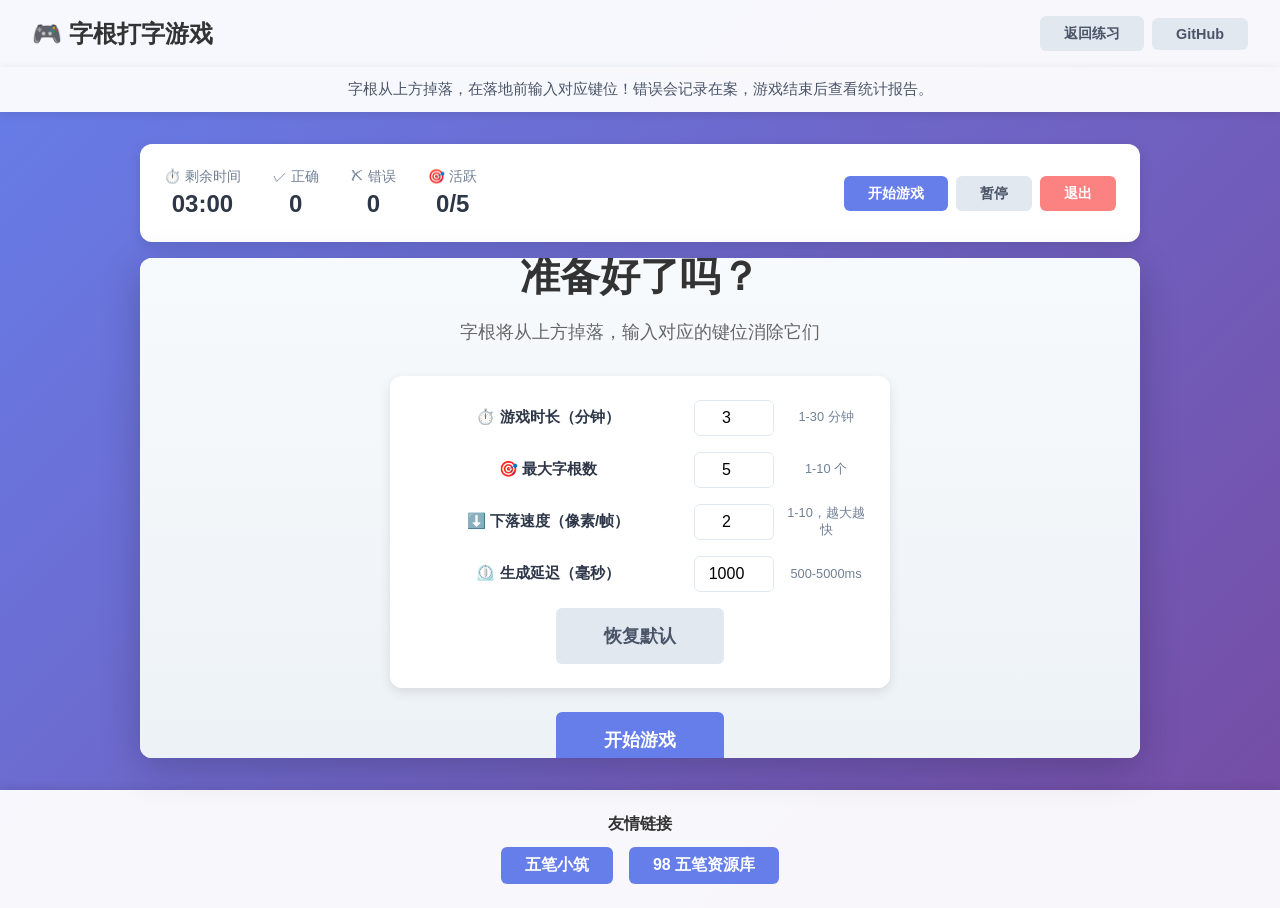
==== docs/game.html @ bb3d459c "add" ====
<!DOCTYPE html>
<html lang="zh-CN">
<head>
  <meta charset="UTF-8">
  <meta name="viewport" content="width=device-width, initial-scale=1.0">
  <meta name="description" content="五笔 98 字根打字游戏 - 游戏化学习字根键位">
  <title>五笔 98 字根打字游戏</title>
  <link rel="stylesheet" href="style.css">
</head>
<body>
  <header class="header">
    <h1>🎮 字根打字游戏</h1>
    <div class="header-controls">
      <a href="index.html" class="btn btn-secondary">返回练习</a>
      <a href="https://github.com/joey5403/root-exercises" target="_blank" rel="noopener noreferrer" class="btn btn-secondary">GitHub</a>
    </div>
  </header>

  <div class="usage-instruction">
    <p>字根从上方掉落，在落地前输入对应键位！错误会记录在案，游戏结束后查看统计报告。</p>
  </div>

  <main class="main-content">
    <section class="game-container">
      <div class="game-header">
        <div class="game-info">
          <div class="info-item">
            <span class="label">⏱️ 剩余时间</span>
            <span class="value" id="timer">03:00</span>
          </div>
          <div class="info-item">
            <span class="label">✓ 正确</span>
            <span class="value" id="correctCount">0</span>
          </div>
          <div class="info-item">
            <span class="label">✗ 错误</span>
            <span class="value" id="errorCount">0</span>
          </div>
          <div class="info-item">
            <span class="label">🎯 活跃</span>
            <span class="value" id="activeCount">0/5</span>
          </div>
        </div>
        <div class="game-controls">
          <button id="startBtn" class="btn btn-primary">开始游戏</button>
          <button id="pauseBtn" class="btn btn-secondary" disabled>暂停</button>
          <button id="quitBtn" class="btn btn-danger">退出</button>
        </div>
      </div>

      <div id="gameCanvas" class="game-canvas">
        <div class="start-screen" id="startScreen">
          <h2>准备好了吗？</h2>
          <p>字根将从上方掉落，输入对应的键位消除它们</p>
          
          <div class="config-panel" id="configPanel">
            <div class="config-item">
              <label for="configDuration">⏱️ 游戏时长（分钟）</label>
              <input type="number" id="configDuration" min="1" max="30" value="3">
              <span class="config-hint">1-30 分钟</span>
            </div>
            <div class="config-item">
              <label for="configMaxRadicals">🎯 最大字根数</label>
              <input type="number" id="configMaxRadicals" min="1" max="10" value="5">
              <span class="config-hint">1-10 个</span>
            </div>
            <div class="config-item">
              <label for="configFallSpeed">⬇️ 下落速度（像素/帧）</label>
              <input type="number" id="configFallSpeed" min="1" max="10" value="2">
              <span class="config-hint">1-10，越大越快</span>
            </div>
            <div class="config-item">
              <label for="configSpawnDelay">⏲️ 生成延迟（毫秒）</label>
              <input type="number" id="configSpawnDelay" min="500" max="5000" step="100" value="1000">
              <span class="config-hint">500-5000ms</span>
            </div>
            <button id="resetConfigBtn" class="btn btn-secondary btn-small">恢复默认</button>
          </div>
          
          <button id="startBtnLarge" class="btn btn-primary btn-large">开始游戏</button>
        </div>
        <div id="gameArea" class="game-area"></div>
        <div id="resultPanel" class="result-panel hidden">
          <h2>游戏结束</h2>
          <div class="result-summary">
            <div class="result-stat">
              <div class="stat-label">正确率</div>
              <div class="stat-value" id="resultAccuracy">0%</div>
            </div>
            <div class="result-stat">
              <div class="stat-label">评分</div>
              <div class="stat-value" id="resultGrade">-</div>
            </div>
            <div class="result-stat">
              <div class="stat-label">正确</div>
              <div class="stat-value" id="resultCorrect">0</div>
            </div>
            <div class="result-stat">
              <div class="stat-label">错误</div>
              <div class="stat-value" id="resultErrors">0</div>
            </div>
          </div>
          <div class="result-details">
            <h3>🔴 错误列表</h3>
            <div id="errorList" class="error-list-scroll">
              <p class="empty">暂无错误</p>
            </div>
            <h3>⭐ 最常错字根</h3>
            <div id="topErrorRadicals" class="top-error-radicals">
              <p class="empty">暂无数据</p>
            </div>
          </div>
          <div class="result-actions">
            <button id="restartBtn" class="btn btn-primary">再来一局</button>
            <button id="backBtn" class="btn btn-secondary">返回主页</button>
          </div>
        </div>
      </div>
    </section>
  </main>

  <footer class="footer">
    <div class="links-section">
      <h4>友情链接</h4>
      <div class="friend-links">
        <a href="https://wubi98.github.io/" target="_blank" rel="noopener noreferrer" class="friend-link">五笔小筑</a>
        <a href="http://98wb.ysepan.com/" target="_blank" rel="noopener noreferrer" class="friend-link">98 五笔资源库</a>
      </div>
    </div>
  </footer>

  <script src="data.js"></script>
  <script src="game.js"></script>
</body>
</html>
---- docs/style.css ----
* {
  margin: 0;
  padding: 0;
  box-sizing: border-box;
}

body {
  font-family: -apple-system, BlinkMacSystemFont, 'Segoe UI', Roboto, 'Helvetica Neue', Arial, sans-serif;
  background: linear-gradient(135deg, #667eea 0%, #764ba2 100%);
  min-height: 100vh;
  display: flex;
  flex-direction: column;
}

/* 顶部导航栏 */
.header {
  background: rgba(255, 255, 255, 0.95);
  padding: 1rem 2rem;
  display: flex;
  justify-content: space-between;
  align-items: center;
  box-shadow: 0 2px 10px rgba(0, 0, 0, 0.1);
}

.header h1 {
  font-size: 1.5rem;
  color: #333;
}

.header-controls {
  display: flex;
  gap: 0.5rem;
  align-items: center;
}

.header-controls a.btn {
  text-decoration: none;
  display: inline-flex;
  align-items: center;
}

.header-controls select {
  padding: 0.5rem 1rem;
  border: 1px solid #e2e8f0;
  border-radius: 6px;
  font-size: 0.9rem;
  background: white;
  cursor: pointer;
}

.header-controls select:hover {
  border-color: #667eea;
}

/* 使用说明 */
.usage-instruction {
  background: rgba(255, 255, 255, 0.95);
  padding: 0.75rem 2rem;
  text-align: center;
  box-shadow: 0 2px 10px rgba(0, 0, 0, 0.1);
}

.usage-instruction p {
  color: #4a5568;
  font-size: 0.95rem;
  margin: 0;
}

/* 按钮样式 */
.btn {
  padding: 0.5rem 1.5rem;
  border: none;
  border-radius: 6px;
  font-size: 0.9rem;
  font-weight: 600;
  cursor: pointer;
  transition: all 0.2s;
}

.btn-primary {
  background: #667eea;
  color: white;
}

.btn-primary:hover {
  background: #5568d3;
}

.btn-secondary {
  background: #e2e8f0;
  color: #4a5568;
}

.btn-secondary:hover {
  background: #cbd5e0;
}

.btn-danger {
  background: #fc8181;
  color: white;
}

.btn-danger:hover {
  background: #f56565;
}

/* 主内容区 */
.main-content {
  flex: 1;
  display: flex;
  padding: 2rem;
  gap: 2rem;
  max-width: 1400px;
  margin: 0 auto;
  width: 100%;
}

/* 练习区域 */
.practice-container {
  flex: 2;
  background: white;
  border-radius: 12px;
  padding: 2rem;
  box-shadow: 0 10px 40px rgba(0, 0, 0, 0.2);
}

#practiceArea {
  min-height: 400px;
  display: flex;
  flex-direction: column;
  align-items: center;
  justify-content: center;
}

/* 开始屏幕 */
.start-screen {
  text-align: center;
}

.start-screen h2 {
  font-size: 2rem;
  color: #333;
  margin-bottom: 1rem;
}

.start-screen p {
  color: #666;
  margin-bottom: 2rem;
}

.start-screen .btn {
  padding: 1rem 3rem;
  font-size: 1.1rem;
}

/* 题目显示 */
.question {
  text-align: center;
  width: 100%;
}

.radical-image {
  margin-bottom: 1.5rem;
}

.radical-image img {
  max-width: 300px;
  max-height: 300px;
  border-radius: 8px;
  box-shadow: 0 4px 12px rgba(0, 0, 0, 0.15);
}

/* 反馈信息 */
.feedback {
  font-size: 1.5rem;
  font-weight: bold;
  padding: 1rem;
  border-radius: 8px;
  margin: 1rem 0;
  min-height: 60px;
}

.feedback.correct {
  background: #c6f6d5;
  color: #22543d;
}

.feedback.wrong {
  background: #fed7d7;
  color: #742a2a;
}

.hint {
  color: #718096;
  font-size: 0.9rem;
  margin-top: 1rem;
}

/* 暂停遮罩 */
.pause-overlay {
  position: absolute;
  top: 0;
  left: 0;
  right: 0;
  bottom: 0;
  background: rgba(255, 255, 255, 0.9);
  display: flex;
  flex-direction: column;
  align-items: center;
  justify-content: center;
  border-radius: 12px;
}

.pause-overlay h3 {
  font-size: 2rem;
  color: #333;
  margin-bottom: 0.5rem;
}

/* 无题目消息 */
.no-questions {
  text-align: center;
}

.no-questions h3 {
  font-size: 1.8rem;
  color: #333;
  margin-bottom: 1rem;
}

.no-questions p {
  color: #666;
  margin-bottom: 1.5rem;
}

/* 统计面板 */
.stats-panel {
  flex: 1;
  background: white;
  border-radius: 12px;
  padding: 1.5rem;
  box-shadow: 0 10px 40px rgba(0, 0, 0, 0.2);
  max-width: 350px;
}

.stats-panel h3 {
  font-size: 1.2rem;
  color: #333;
  margin-bottom: 1.5rem;
  padding-bottom: 0.5rem;
  border-bottom: 2px solid #e2e8f0;
}

/* 统计卡片 */
.stat-card {
  background: #f7fafc;
  border-radius: 8px;
  padding: 1rem;
  margin-bottom: 1rem;
}

.stat-card .label {
  font-size: 0.85rem;
  color: #718096;
  margin-bottom: 0.25rem;
}

.stat-card .value {
  font-size: 1.5rem;
  font-weight: bold;
  color: #2d3748;
}

.stat-row {
  display: grid;
  grid-template-columns: 1fr 1fr;
  gap: 0.5rem;
}

/* 错误列表 */
.error-list {
  margin-top: 1rem;
}

.error-item {
  display: flex;
  justify-content: space-between;
  align-items: center;
  padding: 0.75rem;
  background: #fff5f5;
  border-radius: 6px;
  margin-bottom: 0.5rem;
}

.error-item .key {
  background: #fc8181;
  color: white;
  width: 30px;
  height: 30px;
  border-radius: 50%;
  display: flex;
  align-items: center;
  justify-content: center;
  font-weight: bold;
  font-size: 0.9rem;
}

.error-item .name {
  flex: 1;
  margin-left: 0.75rem;
  color: #2d3748;
}

.error-item .count {
  color: #e53e3e;
  font-size: 0.85rem;
  font-weight: 600;
}

.error-list .empty {
  text-align: center;
  color: #718096;
  padding: 1rem;
}

/* 掌握状态 */
.mastery-status {
  display: grid;
  grid-template-columns: 1fr 1fr;
  gap: 0.5rem;
  margin-top: 1rem;
}

.mastery-item {
  text-align: center;
  padding: 1rem;
  border-radius: 8px;
}

.mastery-item.mastered {
  background: #c6f6d5;
}

.mastery-item.need-review {
  background: #fed7d7;
}

.mastery-item .count {
  font-size: 1.8rem;
  font-weight: bold;
}

.mastery-item .label {
  font-size: 0.8rem;
  color: #4a5568;
}

/* 重置按钮 */
.reset-section {
  margin-top: 2rem;
  padding-top: 1rem;
  border-top: 1px solid #e2e8f0;
}

.reset-section .btn {
  width: 100%;
}

/* 工具栏 */
.toolbar {
  display: flex;
  gap: 0.5rem;
  margin-bottom: 1rem;
  flex-wrap: wrap;
}

/* 游戏页面样式 */

/* 游戏容器 */
.game-container {
  flex: 1;
  display: flex;
  flex-direction: column;
  gap: 1rem;
  max-width: 1000px;
  margin: 0 auto;
  width: 100%;
}

/* 游戏头部 */
.game-header {
  background: white;
  border-radius: 12px;
  padding: 1.5rem;
  display: flex;
  justify-content: space-between;
  align-items: center;
  box-shadow: 0 4px 12px rgba(0, 0, 0, 0.1);
}

.game-info {
  display: flex;
  gap: 2rem;
}

.info-item {
  display: flex;
  flex-direction: column;
  align-items: center;
}

.info-item .label {
  font-size: 0.85rem;
  color: #718096;
  margin-bottom: 0.25rem;
}

.info-item .value {
  font-size: 1.5rem;
  font-weight: bold;
  color: #2d3748;
}

.game-controls {
  display: flex;
  gap: 0.5rem;
}

/* 游戏画布 */
.game-canvas {
  background: white;
  border-radius: 12px;
  padding: 2rem;
  box-shadow: 0 10px 40px rgba(0, 0, 0, 0.2);
  min-height: 500px;
  position: relative;
  overflow: hidden;
}

.game-area {
  width: 100%;
  height: 400px;
  background: linear-gradient(180deg, #f7fafc 0%, #edf2f7 100%);
  border-radius: 8px;
  position: relative;
  overflow: hidden;
}

/* 开始屏幕 */
.game-canvas .start-screen {
  position: absolute;
  top: 0;
  left: 0;
  right: 0;
  bottom: 0;
  display: flex;
  flex-direction: column;
  align-items: center;
  justify-content: center;
  background: linear-gradient(180deg, #f7fafc 0%, #edf2f7 100%);
  z-index: 10;
}

.game-canvas .start-screen h2 {
  font-size: 2.5rem;
  color: #333;
  margin-bottom: 1rem;
}

.game-canvas .start-screen p {
  color: #666;
  font-size: 1.1rem;
  margin-bottom: 0.5rem;
}

/* 配置面板 */
.config-panel {
  background: white;
  border-radius: 12px;
  padding: 1.5rem;
  margin: 1.5rem 0;
  box-shadow: 0 4px 12px rgba(0, 0, 0, 0.1);
  width: 100%;
  max-width: 500px;
}

.config-item {
  display: grid;
  grid-template-columns: 1fr 80px 80px;
  gap: 0.75rem;
  align-items: center;
  margin-bottom: 1rem;
}

.config-item:last-of-type {
  margin-bottom: 1rem;
}

.config-item label {
  font-size: 0.95rem;
  color: #2d3748;
  font-weight: 600;
}

.config-item input[type="number"] {
  padding: 0.5rem;
  border: 1px solid #e2e8f0;
  border-radius: 6px;
  font-size: 1rem;
  text-align: center;
  width: 100%;
}

.config-item input[type="number"]:focus {
  outline: none;
  border-color: #667eea;
  box-shadow: 0 0 0 3px rgba(102, 126, 234, 0.1);
}

.config-item .config-hint {
  font-size: 0.8rem;
  color: #718096;
}

.btn-small {
  padding: 0.4rem 1rem;
  font-size: 0.85rem;
}

.btn-large {
  padding: 1rem 3rem;
  font-size: 1.2rem;
}

/* 掉落字根 */
.falling-radical {
  position: absolute;
  background: white;
  border-radius: 8px;
  box-shadow: 0 4px 8px rgba(0, 0, 0, 0.15);
  display: flex;
  flex-direction: column;
  align-items: center;
  justify-content: center;
  transition: transform 0.1s;
  z-index: 5;
}

.falling-radical .radical-img {
  width: 100%;
  height: 100%;
  object-fit: contain;
  border-radius: 4px;
}

.falling-radical .key-hint {
  position: absolute;
  bottom: -20px;
  background: #667eea;
  color: white;
  width: 24px;
  height: 24px;
  border-radius: 50%;
  display: flex;
  align-items: center;
  justify-content: center;
  font-size: 0.8rem;
  font-weight: bold;
}

/* 消除动画 */
.falling-radical.eliminated {
  animation: eliminate 0.3s ease-out forwards;
}

@keyframes eliminate {
  0% {
    transform: scale(1);
    opacity: 1;
  }
  100% {
    transform: scale(1.5);
    opacity: 0;
  }
}

/* 触底效果 */
.falling-radical.hit-bottom {
  background: #fed7d7;
  border: 2px solid #e53e3e;
}

/* 暂停遮罩 */
.game-canvas .pause-overlay {
  position: absolute;
  top: 0;
  left: 0;
  right: 0;
  bottom: 0;
  background: rgba(255, 255, 255, 0.9);
  display: flex;
  flex-direction: column;
  align-items: center;
  justify-content: center;
  z-index: 20;
}

.game-canvas .pause-overlay h3 {
  font-size: 2rem;
  color: #333;
  margin-bottom: 0.5rem;
}

.game-canvas .pause-overlay p {
  color: #666;
}

/* 结果面板 */
.result-panel {
  position: absolute;
  top: 0;
  left: 0;
  right: 0;
  bottom: 0;
  background: rgba(255, 255, 255, 0.98);
  display: flex;
  flex-direction: column;
  align-items: center;
  justify-content: center;
  z-index: 30;
  padding: 2rem;
  overflow-y: auto;
}

.result-panel h2 {
  font-size: 2.5rem;
  color: #333;
  margin-bottom: 2rem;
}

.result-summary {
  display: grid;
  grid-template-columns: repeat(4, 1fr);
  gap: 1.5rem;
  margin-bottom: 2rem;
  width: 100%;
  max-width: 600px;
}

.result-stat {
  background: #f7fafc;
  border-radius: 12px;
  padding: 1.5rem;
  text-align: center;
}

.result-stat .stat-label {
  font-size: 0.9rem;
  color: #718096;
  margin-bottom: 0.5rem;
}

.result-stat .stat-value {
  font-size: 2.5rem;
  font-weight: bold;
  color: #2d3748;
}

.result-stat .stat-value.grade-a {
  color: #48bb78;
}

.result-stat .stat-value.grade-b {
  color: #68d391;
}

.result-stat .stat-value.grade-c {
  color: #63b3ed;
}

.result-stat .stat-value.grade-d {
  color: #ed8936;
}

.result-stat .stat-value.grade-f {
  color: #f56565;
}

.result-details {
  width: 100%;
  max-width: 600px;
  margin-bottom: 2rem;
}

.result-details h3 {
  font-size: 1.2rem;
  color: #2d3748;
  margin: 1.5rem 0 0.75rem;
}

.result-details h3:first-child {
  margin-top: 0;
}

.error-list-scroll {
  max-height: 200px;
  overflow-y: auto;
  background: #f7fafc;
  border-radius: 8px;
  padding: 1rem;
}

.error-list-scroll .error-item {
  display: grid;
  grid-template-columns: auto auto 1fr auto;
  gap: 0.75rem;
  align-items: center;
  padding: 0.5rem;
  background: white;
  border-radius: 6px;
  margin-bottom: 0.5rem;
  font-size: 0.9rem;
}

.error-list-scroll .error-item:last-child {
  margin-bottom: 0;
}

.error-item .error-type {
  padding: 0.25rem 0.5rem;
  border-radius: 4px;
  font-size: 0.75rem;
  font-weight: bold;
}

.error-item .error-type.wrong {
  background: #fed7d7;
  color: #c53030;
}

.error-item .error-type.missed {
  background: #feebc8;
  color: #c05621;
}

.error-item .key-badge {
  background: #667eea;
  color: white;
  width: 28px;
  height: 28px;
  border-radius: 50%;
  display: flex;
  align-items: center;
  justify-content: center;
  font-weight: bold;
  font-size: 0.85rem;
}

.error-item .radical-name {
  color: #2d3748;
}

.error-item .error-count,
.error-item .error-time {
  color: #718096;
  font-size: 0.85rem;
}

.top-error-radicals .error-item {
  display: flex;
  align-items: center;
  gap: 0.75rem;
  padding: 0.75rem;
  background: white;
  border-radius: 6px;
  margin-bottom: 0.5rem;
}

.result-actions {
  display: flex;
  gap: 1rem;
}

.result-actions .btn {
  padding: 0.75rem 2rem;
  font-size: 1rem;
}

/* 隐藏类 */
.hidden {
  display: none !important;
}


/* 页脚友情链接 */
.footer {
  background: rgba(255, 255, 255, 0.95);
  padding: 1.5rem 2rem;
  margin-top: auto;
  box-shadow: 0 -2px 10px rgba(0, 0, 0, 0.1);
}

.links-section {
  max-width: 1400px;
  margin: 0 auto;
  text-align: center;
}

.links-section h4 {
  color: #333;
  margin-bottom: 0.75rem;
  font-size: 1rem;
}

.friend-links {
  display: flex;
  gap: 1rem;
  justify-content: center;
  flex-wrap: wrap;
}

.friend-link {
  display: inline-block;
  padding: 0.5rem 1.5rem;
  background: #667eea;
  color: white;
  text-decoration: none;
  border-radius: 6px;
  font-weight: 600;
  transition: all 0.2s;
}

.friend-link:hover {
  background: #5568d3;
  transform: translateY(-2px);
  box-shadow: 0 4px 12px rgba(102, 126, 234, 0.4);
}

/* 响应式设计 */
@media (max-width: 900px) {
  .main-content {
    flex-direction: column;
    padding: 1rem;
  }
  
  .stats-panel {
    max-width: 100%;
  }
  
  .radical-image img {
    max-width: 200px;
    max-height: 200px;
  }
}

@media (max-width: 600px) {
  .header {
    flex-direction: column;
    gap: 1rem;
    text-align: center;
  }
  
  .header-controls {
    flex-wrap: wrap;
    justify-content: center;
  }
  
  .btn {
    padding: 0.4rem 1rem;
    font-size: 0.85rem;
  }
}
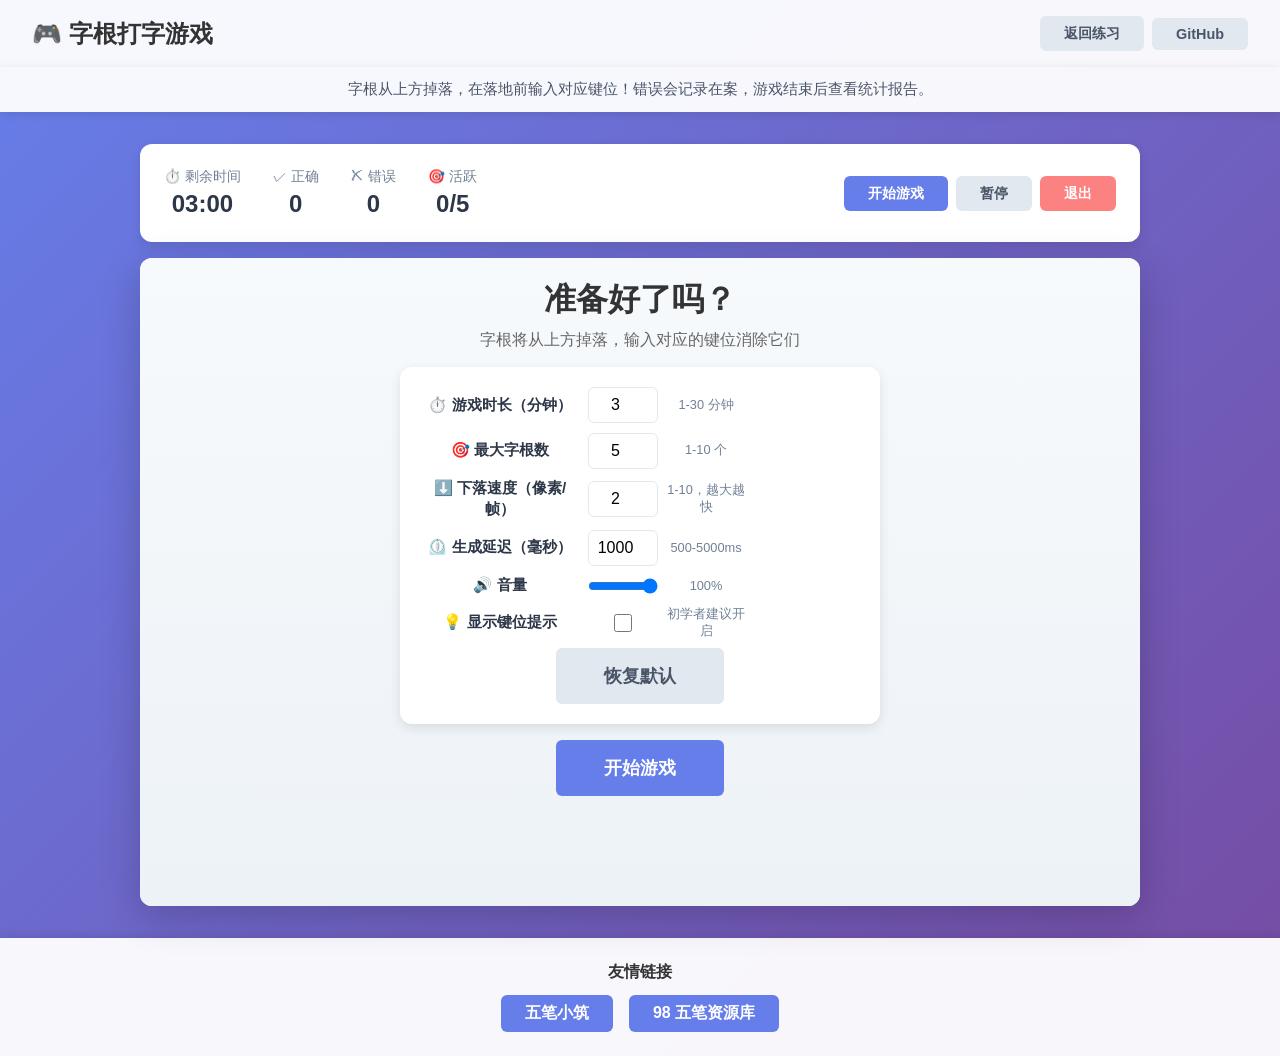
==== commit 430c1c77: "Add sound effects and key hint toggle features - Add AudioManager with HTML5 Audio and Web Audio API" ====
--- a/docs/game.html
+++ b/docs/game.html
@@ -74,6 +74,16 @@
               <input type="number" id="configSpawnDelay" min="500" max="5000" step="100" value="1000">
               <span class="config-hint">500-5000ms</span>
             </div>
+            <div class="config-item">
+              <label for="volumeSlider">🔊 音量</label>
+              <input type="range" id="volumeSlider" min="0" max="100" value="100">
+              <span class="config-hint" id="volumeValue">100%</span>
+            </div>
+            <div class="config-item">
+              <label for="keyHintToggle">💡 显示键位提示</label>
+              <input type="checkbox" id="keyHintToggle">
+              <span class="config-hint">初学者建议开启</span>
+            </div>
             <button id="resetConfigBtn" class="btn btn-secondary btn-small">恢复默认</button>
           </div>
           
@@ -130,6 +140,7 @@
   </footer>
 
   <script src="data.js"></script>
+  <script src="src/audio/AudioManager.js"></script>
   <script src="game.js"></script>
 </body>
 </html>
--- a/docs/style.css
+++ b/docs/style.css
@@ -430,16 +430,16 @@
 .game-canvas {
   background: white;
   border-radius: 12px;
-  padding: 2rem;
+  padding: 1.5rem;
   box-shadow: 0 10px 40px rgba(0, 0, 0, 0.2);
-  min-height: 500px;
+  min-height: 400px;
   position: relative;
   overflow: hidden;
 }
 
 .game-area {
   width: 100%;
-  height: 400px;
+  height: 600px;
   background: linear-gradient(180deg, #f7fafc 0%, #edf2f7 100%);
   border-radius: 8px;
   position: relative;
@@ -456,44 +456,45 @@
   display: flex;
   flex-direction: column;
   align-items: center;
-  justify-content: center;
+  justify-content: flex-start;
+  padding-top: 20px;
   background: linear-gradient(180deg, #f7fafc 0%, #edf2f7 100%);
   z-index: 10;
 }
 
 .game-canvas .start-screen h2 {
-  font-size: 2.5rem;
+  font-size: 2rem;
   color: #333;
-  margin-bottom: 1rem;
+  margin-bottom: 0.5rem;
 }
 
 .game-canvas .start-screen p {
   color: #666;
-  font-size: 1.1rem;
-  margin-bottom: 0.5rem;
+  font-size: 1rem;
+  margin-bottom: 1rem;
 }
 
 /* 配置面板 */
 .config-panel {
   background: white;
   border-radius: 12px;
-  padding: 1.5rem;
-  margin: 1.5rem 0;
+  padding: 1.25rem;
+  margin-bottom: 1rem;
   box-shadow: 0 4px 12px rgba(0, 0, 0, 0.1);
   width: 100%;
-  max-width: 500px;
+  max-width: 480px;
 }
 
 .config-item {
   display: grid;
-  grid-template-columns: 1fr 80px 80px;
-  gap: 0.75rem;
-  align-items: center;
-  margin-bottom: 1rem;
+  grid-template-columns: 160px 70px 80px;
+  gap: 0.5rem;
+  align-items: center;
+  margin-bottom: 0.6rem;
 }
 
 .config-item:last-of-type {
-  margin-bottom: 1rem;
+  margin-bottom: 0.5rem;
 }
 
 .config-item label {
@@ -515,6 +516,19 @@
   outline: none;
   border-color: #667eea;
   box-shadow: 0 0 0 3px rgba(102, 126, 234, 0.1);
+}
+
+.config-item input[type="range"] {
+  width: 100%;
+  margin: 0;
+}
+
+.config-item input[type="checkbox"] {
+  width: 18px;
+  height: 18px;
+  margin: 0 auto;
+  display: block;
+  cursor: pointer;
 }
 
 .config-item .config-hint {
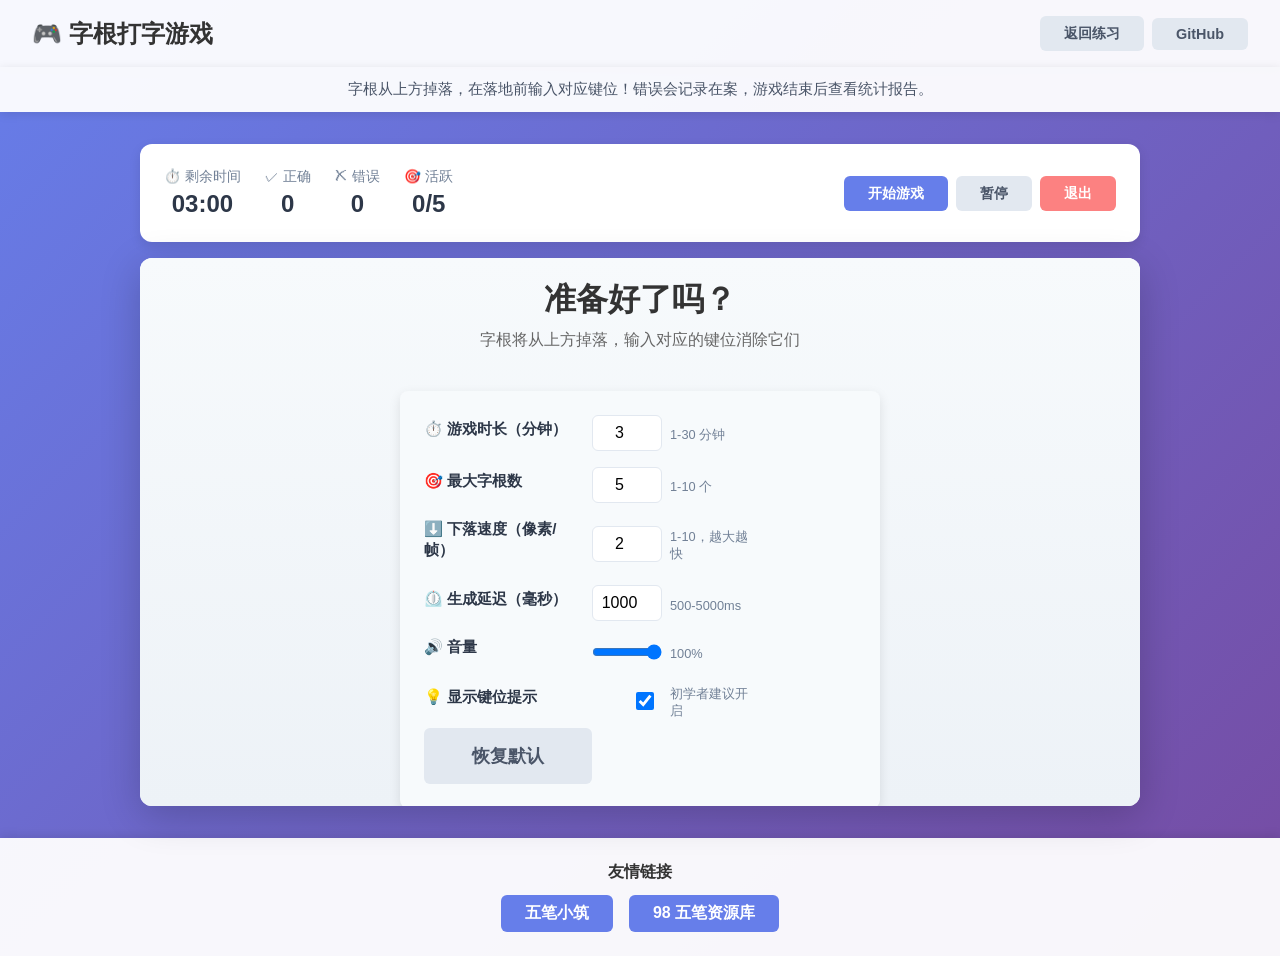
==== commit 86009288: "feat(config): enable key hint by default" ====
--- a/docs/game.html
+++ b/docs/game.html
@@ -81,7 +81,7 @@
             </div>
             <div class="config-item">
               <label for="keyHintToggle">💡 显示键位提示</label>
-              <input type="checkbox" id="keyHintToggle">
+              <input type="checkbox" id="keyHintToggle" checked>
               <span class="config-hint">初学者建议开启</span>
             </div>
             <button id="resetConfigBtn" class="btn btn-secondary btn-small">恢复默认</button>
--- a/docs/style.css
+++ b/docs/style.css
@@ -884,3 +884,453 @@
     font-size: 0.85rem;
   }
 }
+
+/* ========================================
+   码表打字游戏样式
+   ======================================== */
+
+/* 下落汉字样式 */
+.falling-char {
+  position: absolute;
+  display: flex;
+  flex-direction: column;
+  align-items: center;
+  justify-content: center;
+  background: white;
+  border-radius: 12px;
+  box-shadow: 0 4px 12px rgba(0, 0, 0, 0.15);
+  transition: transform 0.2s, opacity 0.2s;
+  z-index: 10;
+}
+
+.falling-char .char-text {
+  font-size: 2.5rem;
+  font-weight: bold;
+  color: #2d3748;
+  line-height: 1;
+}
+
+.falling-char .wubi-hint {
+  font-size: 0.85rem;
+  color: #667eea;
+  font-weight: 600;
+  margin-top: 0.25rem;
+  background: #f0f4ff;
+  padding: 0.2rem 0.5rem;
+  border-radius: 4px;
+}
+
+/* 游戏区域 */
+.game-area {
+  position: relative;
+  width: 100%;
+  height: 500px;
+  background: #f7fafc;
+  border-radius: 12px;
+  overflow: hidden;
+  border: 2px solid #e2e8f0;
+}
+
+/* 游戏画布 */
+.game-canvas {
+  background: white;
+  border-radius: 12px;
+  box-shadow: 0 10px 40px rgba(0, 0, 0, 0.2);
+  padding: 1.5rem;
+  position: relative;
+}
+
+/* 结果面板 */
+.result-panel {
+  background: white;
+  border-radius: 12px;
+  padding: 2rem;
+  text-align: center;
+}
+
+.result-panel h2 {
+  font-size: 2rem;
+  color: #2d3748;
+  margin-bottom: 1.5rem;
+}
+
+.result-summary {
+  display: grid;
+  grid-template-columns: repeat(4, 1fr);
+  gap: 1rem;
+  margin-bottom: 2rem;
+}
+
+.result-stat {
+  background: #f7fafc;
+  padding: 1rem;
+  border-radius: 8px;
+}
+
+.result-stat .stat-label {
+  font-size: 0.85rem;
+  color: #718096;
+  margin-bottom: 0.5rem;
+}
+
+.result-stat .stat-value {
+  font-size: 2rem;
+  font-weight: bold;
+  color: #2d3748;
+}
+
+.result-details {
+  text-align: left;
+  margin-bottom: 2rem;
+}
+
+.result-details h3 {
+  font-size: 1.1rem;
+  color: #2d3748;
+  margin: 1.5rem 0 0.75rem 0;
+}
+
+.error-list-scroll {
+  max-height: 200px;
+  overflow-y: auto;
+  background: #f7fafc;
+  border-radius: 8px;
+  padding: 1rem;
+}
+
+.error-item {
+  display: flex;
+  justify-content: space-between;
+  align-items: center;
+  padding: 0.5rem;
+  background: white;
+  border-radius: 4px;
+  margin-bottom: 0.5rem;
+  font-size: 0.9rem;
+}
+
+.error-item .error-char {
+  font-size: 1.2rem;
+  font-weight: bold;
+  color: #2d3748;
+  min-width: 40px;
+}
+
+.error-item .error-expected {
+  color: #718096;
+  flex: 1;
+  margin-left: 1rem;
+}
+
+.error-item .error-time {
+  color: #a0aec0;
+  font-size: 0.8rem;
+}
+
+.top-error-chars {
+  display: flex;
+  flex-wrap: wrap;
+  gap: 0.5rem;
+  background: #f7fafc;
+  border-radius: 8px;
+  padding: 1rem;
+}
+
+.top-error-item {
+  display: flex;
+  align-items: center;
+  gap: 0.5rem;
+  background: white;
+  padding: 0.5rem 1rem;
+  border-radius: 6px;
+  box-shadow: 0 2px 4px rgba(0, 0, 0, 0.1);
+}
+
+.top-error-item .top-error-char {
+  font-size: 1.2rem;
+  font-weight: bold;
+  color: #2d3748;
+}
+
+.top-error-item .top-error-count {
+  font-size: 0.85rem;
+  color: #e53e3e;
+  font-weight: 600;
+}
+
+.result-actions {
+  display: flex;
+  gap: 1rem;
+  justify-content: center;
+}
+
+/* 空状态 */
+.empty {
+  color: #a0aec0;
+  font-size: 0.9rem;
+  text-align: center;
+  padding: 1rem;
+}
+
+/* 配置面板 */
+.config-panel {
+  background: #f7fafc;
+  padding: 1.5rem;
+  border-radius: 8px;
+  margin: 1.5rem 0;
+  text-align: left;
+}
+
+.config-item {
+  margin-bottom: 1rem;
+}
+
+.config-item label {
+  display: block;
+  font-weight: 600;
+  color: #2d3748;
+  margin-bottom: 0.5rem;
+}
+
+.config-item input[type="number"],
+.config-item select {
+  width: 100%;
+  padding: 0.5rem;
+  border: 1px solid #e2e8f0;
+  border-radius: 6px;
+  font-size: 1rem;
+}
+
+.config-item input[type="range"] {
+  width: 100%;
+}
+
+.config-item input[type="checkbox"] {
+  margin-right: 0.5rem;
+}
+
+.config-hint {
+  display: block;
+  font-size: 0.85rem;
+  color: #718096;
+  margin-top: 0.25rem;
+}
+
+.btn-small {
+  padding: 0.4rem 1rem;
+  font-size: 0.85rem;
+}
+
+.btn-large {
+  padding: 1rem 3rem;
+  font-size: 1.2rem;
+  margin-top: 1rem;
+}
+
+/* 开始屏幕 */
+.start-screen {
+  text-align: center;
+  padding: 2rem;
+}
+
+.start-screen h2 {
+  font-size: 2rem;
+  color: #2d3748;
+  margin-bottom: 1rem;
+}
+
+.start-screen p {
+  color: #4a5568;
+  font-size: 1.1rem;
+  margin-bottom: 1.5rem;
+}
+
+/* 游戏信息栏 */
+.game-info {
+  display: flex;
+  gap: 1.5rem;
+}
+
+.info-item {
+  display: flex;
+  flex-direction: column;
+  align-items: center;
+}
+
+.info-item .label {
+  font-size: 0.85rem;
+  color: #718096;
+  margin-bottom: 0.25rem;
+}
+
+.info-item .value {
+  font-size: 1.5rem;
+  font-weight: bold;
+  color: #2d3748;
+}
+
+/* 文档页面样式 */
+.document-container {
+  background: white;
+  border-radius: 12px;
+  padding: 2rem;
+  box-shadow: 0 10px 40px rgba(0, 0, 0, 0.2);
+}
+
+.document-tabs {
+  display: flex;
+  gap: 0.5rem;
+  margin-bottom: 1.5rem;
+  border-bottom: 2px solid #e2e8f0;
+  padding-bottom: 1rem;
+}
+
+.document-tab {
+  padding: 0.5rem 1.5rem;
+  background: #f7fafc;
+  border: none;
+  border-radius: 6px;
+  cursor: pointer;
+  font-weight: 600;
+  color: #4a5568;
+  transition: all 0.2s;
+}
+
+.document-tab:hover {
+  background: #e2e8f0;
+}
+
+.document-tab.active {
+  background: #667eea;
+  color: white;
+}
+
+.document-content {
+  background: #f7fafc;
+  padding: 1.5rem;
+  border-radius: 8px;
+  max-height: 600px;
+  overflow-y: auto;
+  font-size: 1.5rem;
+  line-height: 2;
+  color: #2d3748;
+}
+
+/* 响应式调整 */
+@media (max-width: 900px) {
+  .result-summary {
+    grid-template-columns: repeat(2, 1fr);
+  }
+  
+  .game-info {
+    flex-wrap: wrap;
+    gap: 1rem;
+  }
+}
+
+@media (max-width: 600px) {
+  .result-summary {
+    grid-template-columns: 1fr;
+  }
+  
+  .document-tabs {
+    flex-wrap: wrap;
+  }
+  
+  .document-tab {
+    flex: 1;
+    min-width: 120px;
+    text-align: center;
+  }
+}
+
+/* ========================================
+   正确历史显示样式
+   ======================================== */
+
+.history-panel {
+  background: white;
+  border-radius: 8px;
+  padding: 1rem;
+  margin-top: 1rem;
+  box-shadow: 0 2px 8px rgba(0, 0, 0, 0.1);
+}
+
+.history-panel .current-input {
+  display: flex;
+  align-items: center;
+  gap: 0.5rem;
+  margin-bottom: 0.75rem;
+  padding-bottom: 0.75rem;
+  border-bottom: 1px solid #e2e8f0;
+}
+
+.history-panel .current-input .label {
+  font-weight: 600;
+  color: #4a5568;
+  font-size: 0.9rem;
+}
+
+.history-panel .current-input .value {
+  font-size: 1.5rem;
+  font-weight: bold;
+  color: #667eea;
+  min-height: 2rem;
+  min-width: 2rem;
+  display: inline-block;
+  padding: 0.25rem 0.5rem;
+  background: #f0f4ff;
+  border-radius: 4px;
+}
+
+.history-panel .correct-history {
+  display: flex;
+  flex-direction: column;
+  gap: 0.5rem;
+}
+
+.history-panel .correct-history .label {
+  font-weight: 600;
+  color: #4a5568;
+  font-size: 0.9rem;
+}
+
+.history-panel .history-list {
+  display: flex;
+  flex-wrap: wrap;
+  gap: 0.5rem;
+  max-height: 150px;
+  overflow-y: auto;
+  padding: 0.5rem;
+  background: #f7fafc;
+  border-radius: 6px;
+}
+
+.history-list .history-char {
+  display: inline-block;
+  width: 2rem;
+  height: 2rem;
+  line-height: 2rem;
+  text-align: center;
+  background: white;
+  border: 1px solid #e2e8f0;
+  border-radius: 4px;
+  font-size: 1.2rem;
+  color: #2d3748;
+  font-weight: 600;
+  transition: all 0.2s;
+}
+
+.history-list .history-char:hover {
+  background: #667eea;
+  color: white;
+  border-color: #667eea;
+  transform: scale(1.1);
+}
+
+.history-list:empty::before {
+  content: '暂无正确记录';
+  color: #a0aec0;
+  font-size: 0.9rem;
+  padding: 0.5rem;
+}
